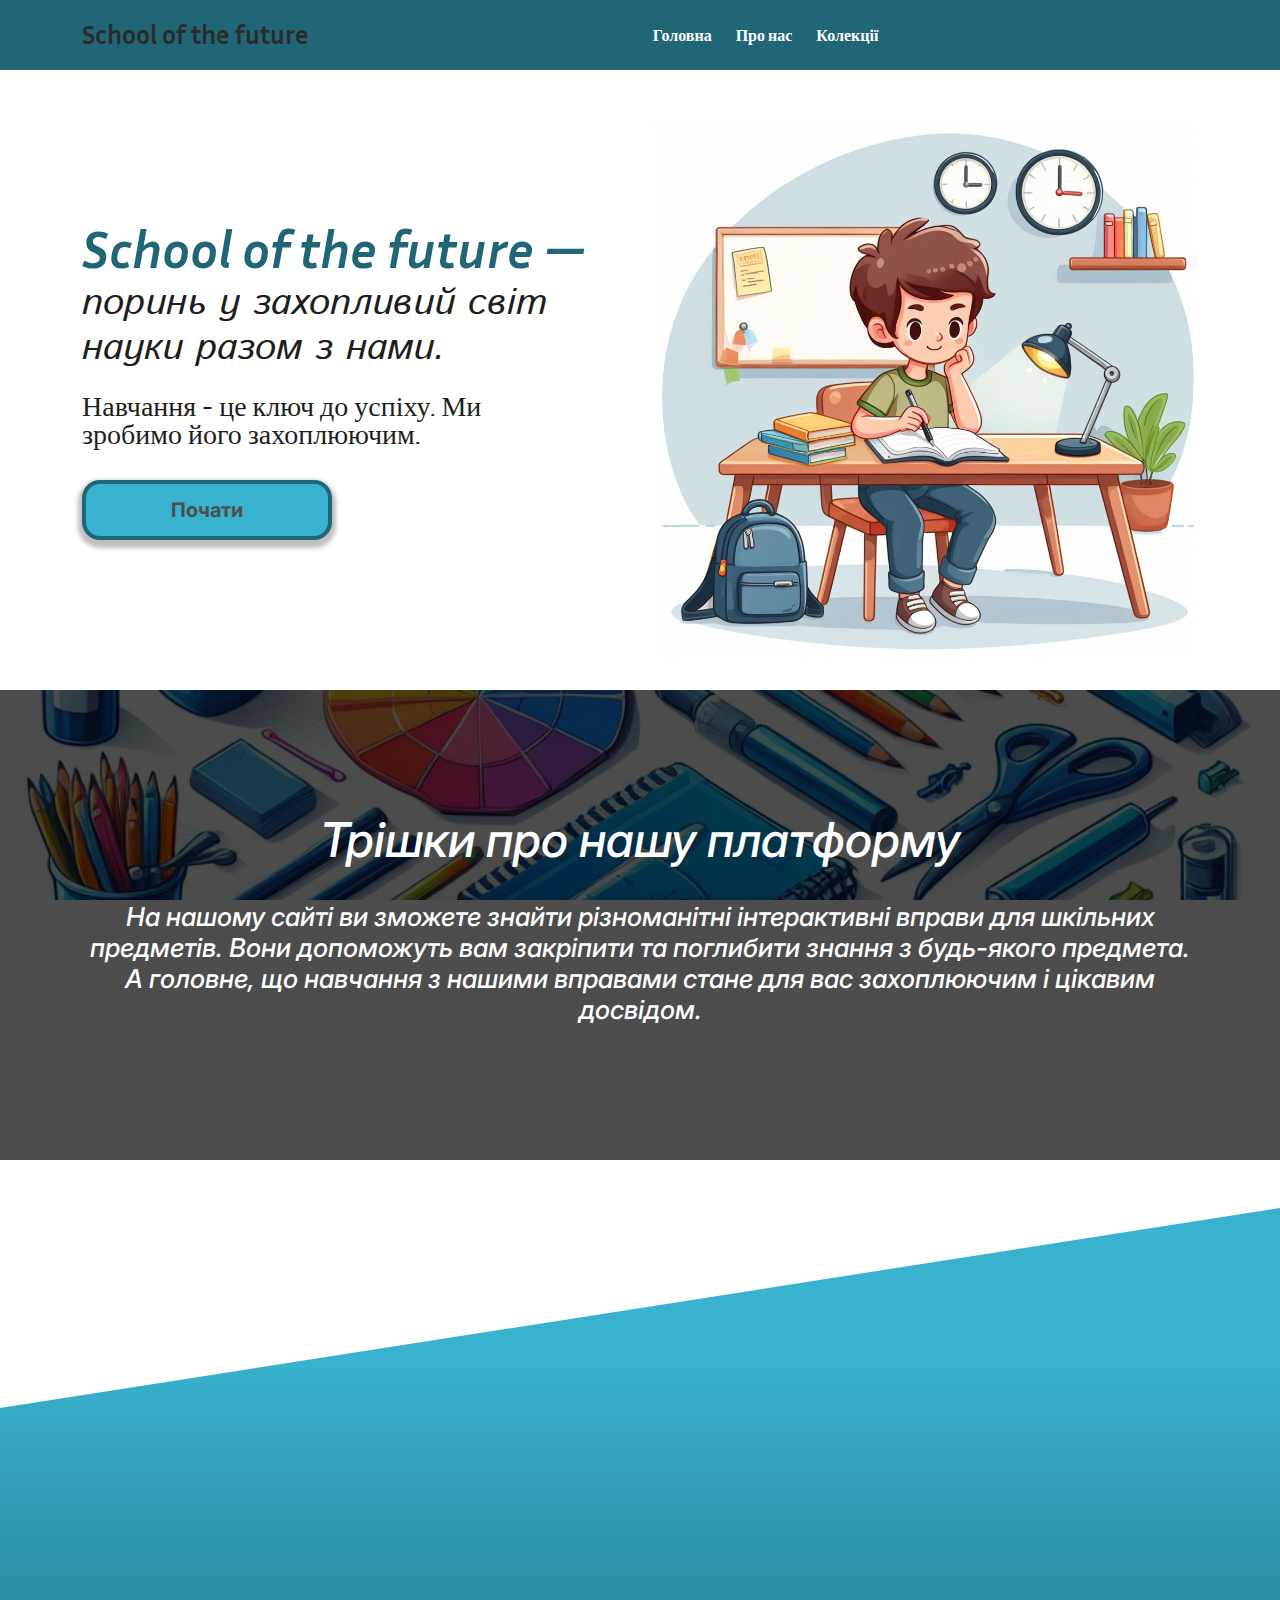
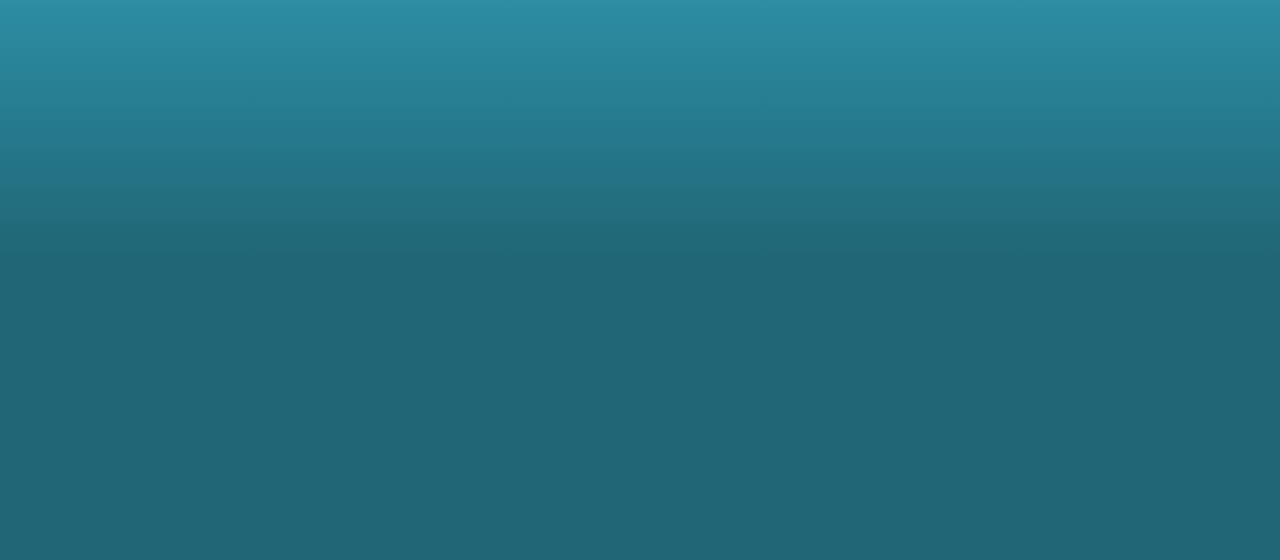
==== index.html @ e8f6c826 "Add files via upload" ====
<!DOCTYPE html>
<html lang="uk">
<head>
   <meta charset="UTF-8">
   <meta name="viewport" content="width=device-width, initial-scale=1.0">
   <link rel="stylesheet" href="/resources/css/bootstrap.css">
   <link rel="stylesheet" href="/resources/libs/animate/animate.min.css">
   <link rel="stylesheet" href="/resources/css/reset.css">
   <link rel="stylesheet" href="/resources/css/style.css">
   <link rel="shortcut icon" href="/img/prew-img.jpg" type="image/png">
   <link href="https://fonts.googleapis.com/css?family=Istok+Web:regular,italic,700,700italic" rel="stylesheet" />
   <link href="https://fonts.googleapis.com/css?family=Inria+Sans:300,300italic,regular,italic,700,700italic" rel="stylesheet" />
   <link href="https://fonts.googleapis.com/css?family=Inter:100,200,300,regular,500,600,700,800,900" rel="stylesheet" />
   <title>School of the future — поринь у захопливий світ науки разом з нами.</title>
</head>
<body>
   <nav class="navbar navbar-expand-sm wow fadeInDown" data-wow-delay="0.1s">
      <div class="container">
         <a class="navbar-brand logo" href="/index.html">
            School of the future
         </a>
         <button class="navbar-toggler" type="button" data-bs-toggle="collapse" data-bs-target="#mynavbar">
            <span class="navbar-toggler-icon"></span>
         </button>
         <div class="collapse navbar-collapse" id="mynavbar">
            <ul class="navbar-nav mx-auto">
               <li class="nav-item ms-2">
                  <a class="nav-link" href="/index.html">Головна</a>
               </li>
               <li class="nav-item ms-2">
                  <a class="nav-link" href="#about">Про нас</a>
               </li>
               <li class="nav-item ms-2">
                  <a class="nav-link" href="#colection">Колекції</a>
               </li>
            </ul>
         </div>
      </div>
   </nav>

   <div id="hero" class="container mb-4">
      <div class="row">
         <div class="col-lg-6 mt-5 text-box wow fadeInLeft" data-wow-delay="0.1s">
            <h1>
               <span>School of the future —</span>
               <br>
               поринь у захопливий світ науки разом з нами.
            </h1>
            <p>Навчання - це ключ до успіху. Ми зробимо його захоплюючим.</p>
            <button type="button" onclick="javascript:location.href='#colection';" class="btn mt-3">Почати</button>
         </div>
         <div class="col-lg-6 wow fadeInRight" data-wow-delay="0.1s">
            <img src="/img/prew-img.jpg" class="img-fluid">
         </div>
      </div>
   </div>

   <div id="about" class="container-fluid mb-5">
      <div class="container d-flex flex-column justify-content-center align-items-center h-100 wow fadeInUp" data-wow-delay="0.8s">
         <h3 class="text-center">Трішки про нашу платформу</h3>
         <p class="text-center mt-4">
            На нашому сайті ви зможете знайти різноманітні інтерактивні вправи для шкільних предметів. Вони допоможуть вам
            закріпити та поглибити знання з будь-якого предмета. А головне, що навчання з нашими вправами стане для вас
            захоплюючим і цікавим досвідом.
         </p>
      </div>
   </div>

   <div id="colection" class="container-fluid mt-5">
      <div class="container">
         <div class="row">
            <div class="box col-lg-6 mt-3 d-flex flex-column align-items-center wow fadeInUp" data-wow-delay="0.1s">
               <div class="img-1 mb-3"></div>
               <h5 class="text-center mt-4">Збірка вправ з математики</h5>
               <p class="mt-3">Цікаві інтерактивні вправи які допоможуть тобі підтягнути свої  знання з математики.</p>
               <button type="button" onclick="javascript:location.href='/math-catalog.html';" class="btn mt-2">Почати</button>
            </div>
            <div class="box col-lg-6 mt-3 d-flex flex-column align-items-center wow fadeInUp" data-wow-delay="0.3s">
               <div class="img-2 mb-3"></div>
               <h5 class="text-center mt-4">Збірка вправ з історії</h5>
               <p class="mt-3">Цікаві інтерактивні вправи які допоможуть тобі підтягнути свої  знання з історії.</p>
               <button type="button" onclick="javascript:location.href='/history-catalog.html';" class="btn mt-2">Почати</button>
            </div>
         </div>
      </div>
   </div>

   <div id="footer" class="container-fluid">
      <div class="container pt-4 pb-4 wow fadeIn" data-wow-delay="0.1s">
         <hr>
         <div class="d-flex flex-column align-items-sm-center justify-content-center" style="height: 250px;">
            <a href="#" class="mb-3 text-center">School of the future</a>
            <p class="text-center">2023 © Розроблено студентом 31Кн групи Крайнов Д.О.</p>
         </div>
         <hr>
      </div>
   </div>

   <script src="/resources/js/bootstrap.js"></script>
   <script src="/resources/js/main.js"></script>
   <script src="/resources/libs/wow/wow.min.js"></script>
   <script> 
      new WOW().init(); 
   </script>
</body>
</html>
---- resources/css/style.css ----
nav {
   background: #206676;
   min-height: 70px;
}
.logo {
   color: #2B2B2B;
   font-family: Inria Sans;
   font-size: 26px;
   font-weight: 700;
}
.nav-link {
   color: #FFF;
   font-family: Inria Sans;
   font-size: 16px;
   font-weight: 700;
}
#hero {
   margin-top: 50px;
}
#hero h1 span {
   color: #206676;
   font-family: Inria Sans;
   font-size: 52px;
   font-weight: 700;
}
#hero h1 {
   margin-top: 90px;
   color: #1E1E1E;
   font-family: Istok Web;
   font-size: 38px;
   font-style: italic;
   font-weight: 700;
   max-width: 550px;
}
#hero p {
   margin-top: 20px;
   max-width: 430px;
   color: #1E1E1E;
   font-family: Inria Sans;
   font-size: 28px;
   font-weight: 400;
}
#hero .btn, #colection .btn {
   width: 250px;
   height: 60px;
   color: #4F4F4F;
   text-align: center;
   font-family: Inter;
   font-size: 20px;
   font-style: normal;
   font-weight: 700;
   line-height: normal;
   border-radius: 18px;
   border: 4px solid #206676;
   background: #38B2CE;
   box-shadow: 0px 4px 4px 4px rgba(0, 0, 0, 0.25);
}
#hero .btn:hover, #colection .btn:hover {
   border: 4px solid #206676;
   background: #1d798e;
   transition: all 0.5s;
}
@media (max-width: 1400px) {
   #hero h1{
      margin-top: 50px;
   }
}
@media (max-width: 1200px) {
   #hero h1 {
      margin-top: 0px;
      font-size: 32px;
   }
   #hero h1 span {
      font-size: 42px;
   }
   #hero p {
      font-size: 24px;
   }
   #hero .btn {
      width: 200px;
      height: 50px;
   }
}
@media (max-width: 1000px) {
   #hero h1 {
      margin-top: 0px;
      font-size: 38px;
   }
   #hero h1 span {
      font-size: 52px;
   }
   #hero p {
      font-size: 28px;
   }
   #hero .btn {
      width: 250px;
      height: 60px;
   }
   #hero .text-box {
      margin-bottom: 40px;
   }
}
#about {
   background: linear-gradient(rgba(2, 2, 2, 0.7), rgba(0, 0, 0, 0.7)), url(/img/about-bg.jpg) fixed center center;
   height: 470px;
   background-size: cover;
   position: relative;
}
#about h3 {
   color: #FFF;
   font-family: Inter;
   font-size: 48px;
   font-style: italic;
   font-weight: 500;
   line-height: normal;
}
#about p {
   color: #FFF;
   font-family: Inter;
   font-size: 26px;
   font-style: italic;
   font-weight: 500;
   line-height: normal;
}
#colection {
   background: linear-gradient(180deg, #38B2CE 23.31%, #206676 99.91%);
   min-height: 650px;
   position: relative;
}
#colection::after {
   content: "";
   position: absolute;
   z-index: 10;
   top: 0;
   left: 0;
   border-left: 100vw solid white;
   border-bottom: 200px solid rgba(255, 0, 0, 0);
}
#colection .row {
   display: flex;
   justify-content: space-evenly;
}
#colection .box {
   z-index: 20;
   width: 500px;
   height: 600px;
   border: 6px solid #206676;
   background: #60B9CE;
   padding: 0;
}
#colection .img-1, #colection .img-2, #colection .img-3 {
   height: 300px;
   width: 100%;
}
#colection .img-1 {
   background: url(/img/colection-img-1.jpg) center center;
}
#colection .img-2 {
   background: url(/img/colection-img-2.jpg) center center;
}
#colection .img-3 {
   background: url(/img/colection-img-3.jpg) center center;
}
#colection h5 {
   color: #2B2B2B;
   font-family: Inter;
   font-size: 20px;
   font-style: normal;
   font-weight: 700;
   line-height: normal;
}
#colection p {
   width: 300px;
   color: #2B2B2B;
   text-align: center;
   font-family: Inter;
   font-size: 16px;
   font-style: normal;
   font-weight: 600;
   line-height: normal;
}
#footer {
   background: #206676;
   min-height: 300px;
}
#footer hr {
   margin: 0;
   border: 1px solid white;
   opacity: 1;
}
#footer a {
   color: #2B2B2B;
   font-family: Inria Sans;
   font-size: 26px;
   font-weight: 700;
}
#footer p {
   color: #2B2B2B;
   font-family: Inria Sans;
   font-size: 16px;
   font-style: normal;
   font-weight: 700;
   line-height: normal;
}

#title {
   background: rgba(96, 185, 206, 0.64);
}
#title h2 {
   color: #4F4F4F;
   font-family: Inria Sans;
   font-size: 32px;
   font-style: normal;
   font-weight: 700;
   line-height: normal;
}
.left{
   background: linear-gradient(90deg, rgba(32, 102, 118, 0.80) 23.9%, rgba(96, 185, 206, 0.80) 100%);
}
.right {
   background: linear-gradient(270deg, rgba(32, 102, 118, 0.80) 23.9%, rgba(96, 185, 206, 0.80) 100%);
}
#item h5 {
   color: #2B2B2B;
   font-family: Inter;
   font-size: 20px;
   font-style: normal;
   font-weight: 700;
   line-height: normal;
}
#item .prew-img {
   max-width: 320px;
   border-radius: 31px;
   border: 2px solid #206676;
   box-shadow: 0px 4px 4px 0px rgba(0, 0, 0, 0.25);
}
#item .colection {
   margin-top: 30px;
   width: 396px;
   height: 334px;
   border-radius: 58px;
   border: 9px solid #0490B0;
   box-shadow: 0px 4px 4px 0px rgba(0, 0, 0, 0.25);
}
#item .colection img {
   max-width: 150px;
   filter: drop-shadow(0px 4px 4px rgba(0, 0, 0, 0.25));
}
.math-item-1 {
   background: linear-gradient(rgba(2, 2, 2, 0.7), rgba(0, 0, 0, 0.7)), url(/img/prew-img-1.jpg) center center;
   background-size: cover;
}
.math-item-2 {
   background: linear-gradient(rgba(2, 2, 2, 0.7), rgba(0, 0, 0, 0.7)), url(/img/prew-img-2.jpg) center center;
   background-size: cover;
}
.math-item-3 {
   background: linear-gradient(rgba(2, 2, 2, 0.7), rgba(0, 0, 0, 0.7)), url(/img/prew-img-3.jpg) center center;
   background-size: cover;
}
.math-item-4 {
   background: linear-gradient(rgba(2, 2, 2, 0.7), rgba(0, 0, 0, 0.7)), url(/img/prew-img-4.jpg) center center;
   background-size: cover;
}
.math-item-5 {
   background: linear-gradient(rgba(2, 2, 2, 0.7), rgba(0, 0, 0, 0.7)), url(/img/prew-img-5.jpg) center center;
   background-size: cover;
}
.math-item-6 {
   background: linear-gradient(rgba(2, 2, 2, 0.7), rgba(0, 0, 0, 0.7)), url(/img/prew-img-6.jpg) center center;
   background-size: cover;
}
.item-title {
   color: #4F4F4F;
   font-family: Inria Sans;
   font-size: 32px;
   font-style: normal;
   font-weight: 700;
   line-height: normal;
}
.prew {
   border-right: 2px solid #4F4F4F;
   height: 380px;
}
@media (max-width: 1400px) {
   .prew {
      border: 0px;
   }
}
.game-box {
   border: 6px solid #0490B0;
   border-radius: 44px;
}
.bg-girl {
   width: 150px;
   margin-top: 370px;
}
.bg-boy {
   width: 150px;
   margin-top: 40px;
}
@media (max-width: 1000px) {
   .bg-girl, .bg-boy {
      display: none;
   }
}
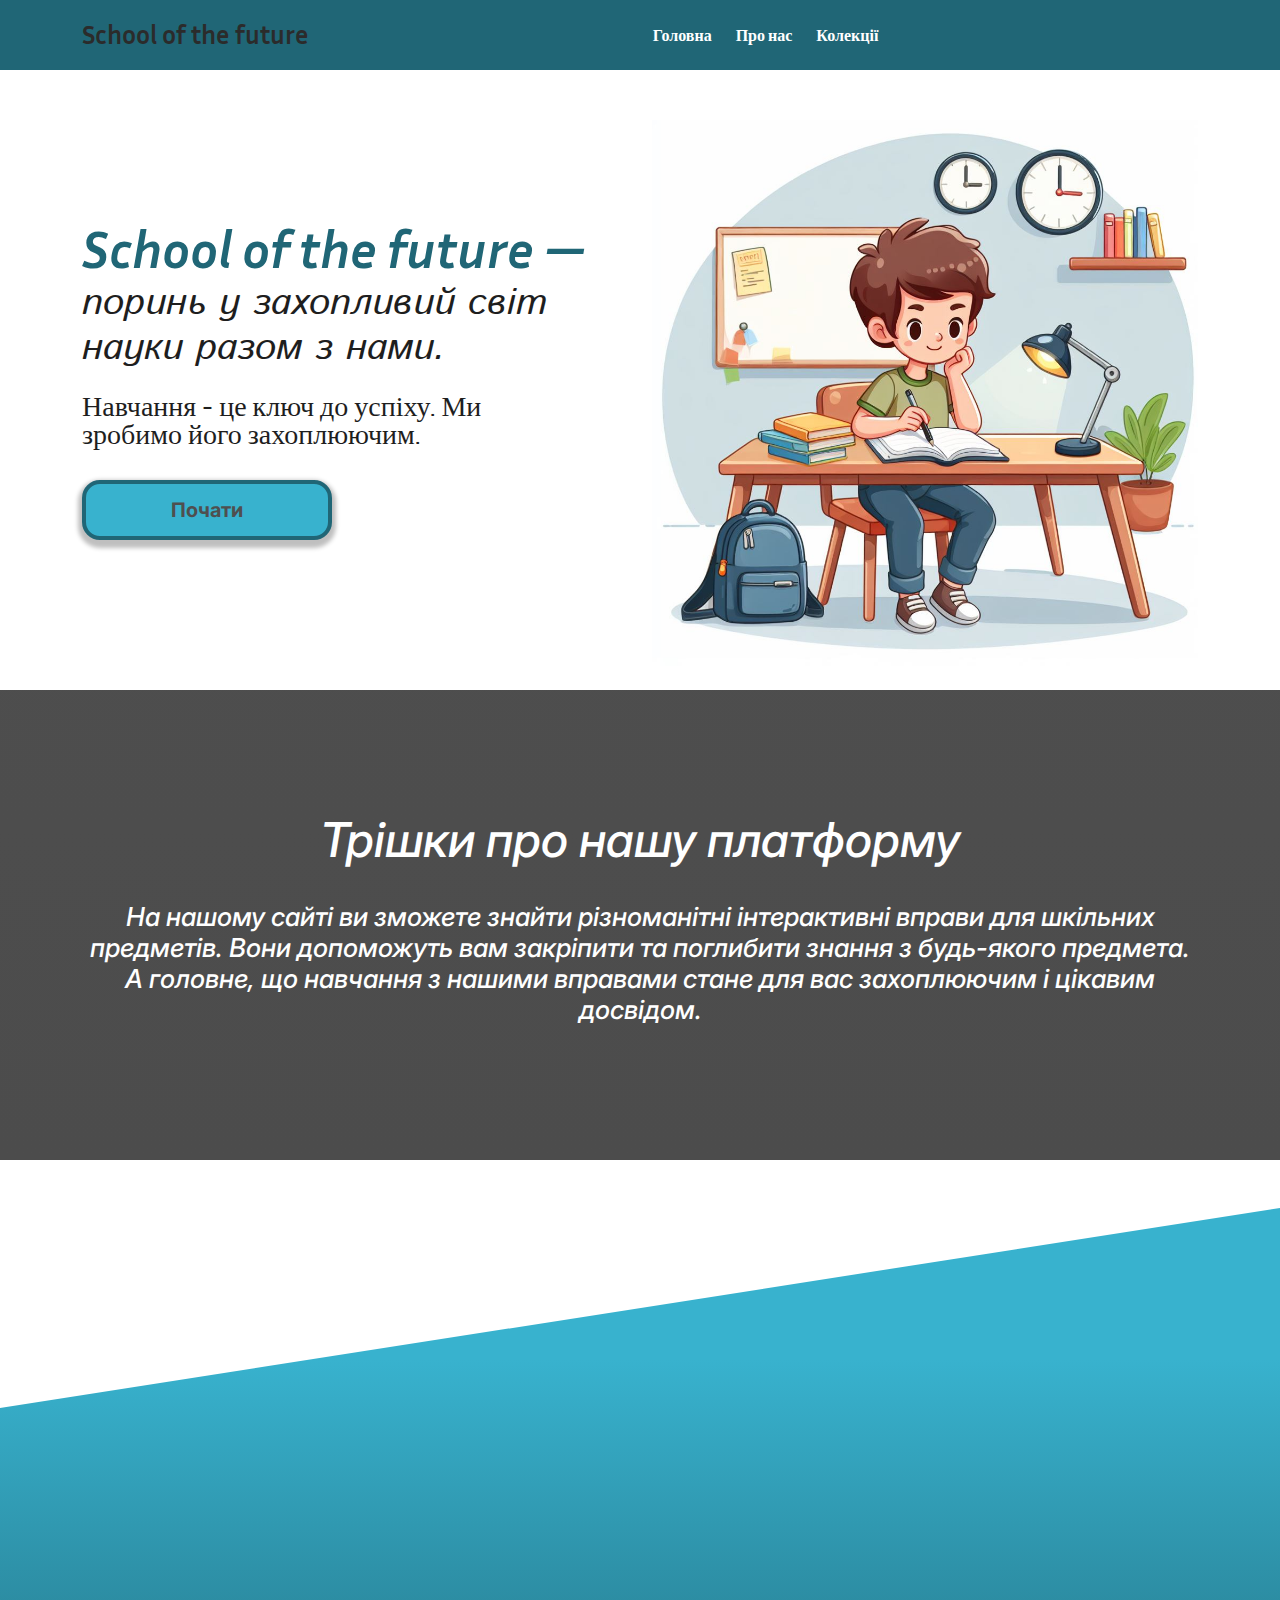
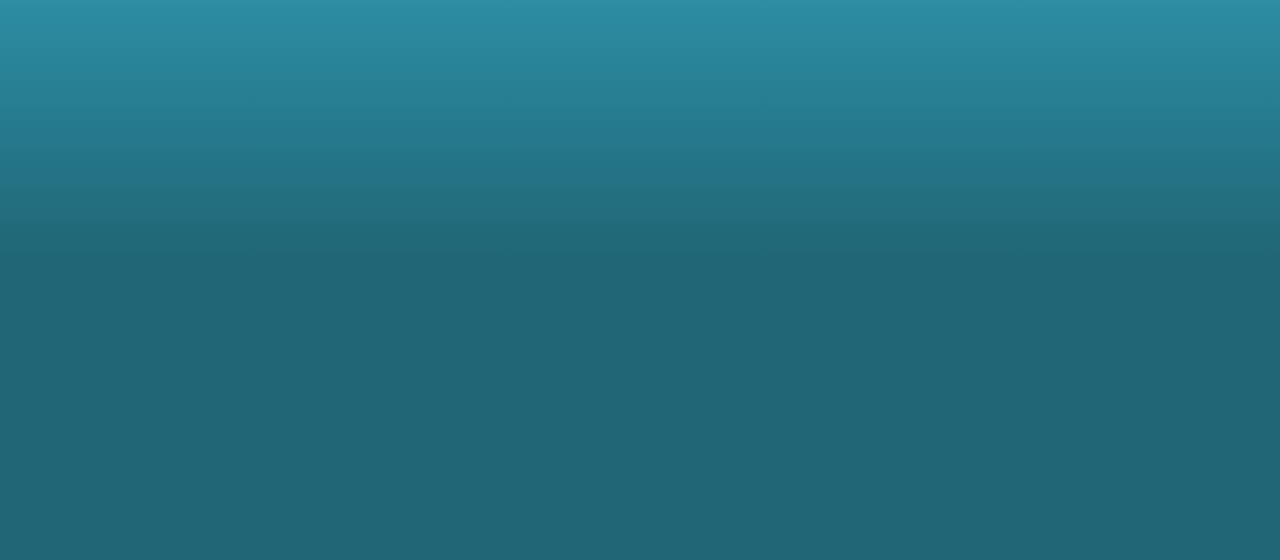
==== commit 8aded191: "Add files via upload" ====
--- a/index.html
+++ b/index.html
@@ -3,11 +3,11 @@
 <head>
    <meta charset="UTF-8">
    <meta name="viewport" content="width=device-width, initial-scale=1.0">
-   <link rel="stylesheet" href="/resources/css/bootstrap.css">
-   <link rel="stylesheet" href="/resources/libs/animate/animate.min.css">
-   <link rel="stylesheet" href="/resources/css/reset.css">
-   <link rel="stylesheet" href="/resources/css/style.css">
-   <link rel="shortcut icon" href="/img/prew-img.jpg" type="image/png">
+   <link rel="stylesheet" href="./resources/css/bootstrap.css">
+   <link rel="stylesheet" href="./resources/libs/animate/animate.min.css">
+   <link rel="stylesheet" href="./resources/css/reset.css">
+   <link rel="stylesheet" href="./resources/css/style.css">
+   <link rel="shortcut icon" href="./img/prew-img.jpg" type="image/png">
    <link href="https://fonts.googleapis.com/css?family=Istok+Web:regular,italic,700,700italic" rel="stylesheet" />
    <link href="https://fonts.googleapis.com/css?family=Inria+Sans:300,300italic,regular,italic,700,700italic" rel="stylesheet" />
    <link href="https://fonts.googleapis.com/css?family=Inter:100,200,300,regular,500,600,700,800,900" rel="stylesheet" />
@@ -16,7 +16,7 @@
 <body>
    <nav class="navbar navbar-expand-sm wow fadeInDown" data-wow-delay="0.1s">
       <div class="container">
-         <a class="navbar-brand logo" href="/index.html">
+         <a class="navbar-brand logo" href="./index.html">
             School of the future
          </a>
          <button class="navbar-toggler" type="button" data-bs-toggle="collapse" data-bs-target="#mynavbar">
@@ -25,7 +25,7 @@
          <div class="collapse navbar-collapse" id="mynavbar">
             <ul class="navbar-nav mx-auto">
                <li class="nav-item ms-2">
-                  <a class="nav-link" href="/index.html">Головна</a>
+                  <a class="nav-link" href="./index.html">Головна</a>
                </li>
                <li class="nav-item ms-2">
                   <a class="nav-link" href="#about">Про нас</a>
@@ -50,7 +50,7 @@
             <button type="button" onclick="javascript:location.href='#colection';" class="btn mt-3">Почати</button>
          </div>
          <div class="col-lg-6 wow fadeInRight" data-wow-delay="0.1s">
-            <img src="/img/prew-img.jpg" class="img-fluid">
+            <img src="./img/prew-img.jpg" class="img-fluid" alt="">
          </div>
       </div>
    </div>
@@ -73,13 +73,13 @@
                <div class="img-1 mb-3"></div>
                <h5 class="text-center mt-4">Збірка вправ з математики</h5>
                <p class="mt-3">Цікаві інтерактивні вправи які допоможуть тобі підтягнути свої  знання з математики.</p>
-               <button type="button" onclick="javascript:location.href='/math-catalog.html';" class="btn mt-2">Почати</button>
+               <button type="button" onclick="javascript:location.href='./math-catalog.html';" class="btn mt-2">Почати</button>
             </div>
             <div class="box col-lg-6 mt-3 d-flex flex-column align-items-center wow fadeInUp" data-wow-delay="0.3s">
                <div class="img-2 mb-3"></div>
                <h5 class="text-center mt-4">Збірка вправ з історії</h5>
                <p class="mt-3">Цікаві інтерактивні вправи які допоможуть тобі підтягнути свої  знання з історії.</p>
-               <button type="button" onclick="javascript:location.href='/history-catalog.html';" class="btn mt-2">Почати</button>
+               <button type="button" onclick="javascript:location.href='./history-catalog.html';" class="btn mt-2">Почати</button>
             </div>
          </div>
       </div>
@@ -96,9 +96,8 @@
       </div>
    </div>
 
-   <script src="/resources/js/bootstrap.js"></script>
-   <script src="/resources/js/main.js"></script>
-   <script src="/resources/libs/wow/wow.min.js"></script>
+   <script src="./resources/js/bootstrap.js"></script>
+   <script src="./resources/libs/wow/wow.min.js"></script>
    <script> 
       new WOW().init(); 
    </script>
--- a/resources/css/style.css
+++ b/resources/css/style.css
@@ -101,7 +101,7 @@
    }
 }
 #about {
-   background: linear-gradient(rgba(2, 2, 2, 0.7), rgba(0, 0, 0, 0.7)), url(/img/about-bg.jpg) fixed center center;
+   background: linear-gradient(rgba(2, 2, 2, 0.7), rgba(0, 0, 0, 0.7)), url(./img/about-bg.jpg) fixed center center;
    height: 470px;
    background-size: cover;
    position: relative;
@@ -153,13 +153,13 @@
    width: 100%;
 }
 #colection .img-1 {
-   background: url(/img/colection-img-1.jpg) center center;
+   background: url(./img/colection-img-1.jpg) center center;
 }
 #colection .img-2 {
-   background: url(/img/colection-img-2.jpg) center center;
+   background: url(./img/colection-img-2.jpg) center center;
 }
 #colection .img-3 {
-   background: url(/img/colection-img-3.jpg) center center;
+   background: url(./img/colection-img-3.jpg) center center;
 }
 #colection h5 {
    color: #2B2B2B;
@@ -247,27 +247,27 @@
    filter: drop-shadow(0px 4px 4px rgba(0, 0, 0, 0.25));
 }
 .math-item-1 {
-   background: linear-gradient(rgba(2, 2, 2, 0.7), rgba(0, 0, 0, 0.7)), url(/img/prew-img-1.jpg) center center;
+   background: linear-gradient(rgba(2, 2, 2, 0.7), rgba(0, 0, 0, 0.7)), url(./img/prew-img-1.jpg) center center;
    background-size: cover;
 }
 .math-item-2 {
-   background: linear-gradient(rgba(2, 2, 2, 0.7), rgba(0, 0, 0, 0.7)), url(/img/prew-img-2.jpg) center center;
+   background: linear-gradient(rgba(2, 2, 2, 0.7), rgba(0, 0, 0, 0.7)), url(./img/prew-img-2.jpg) center center;
    background-size: cover;
 }
 .math-item-3 {
-   background: linear-gradient(rgba(2, 2, 2, 0.7), rgba(0, 0, 0, 0.7)), url(/img/prew-img-3.jpg) center center;
+   background: linear-gradient(rgba(2, 2, 2, 0.7), rgba(0, 0, 0, 0.7)), url(./img/prew-img-3.jpg) center center;
    background-size: cover;
 }
 .math-item-4 {
-   background: linear-gradient(rgba(2, 2, 2, 0.7), rgba(0, 0, 0, 0.7)), url(/img/prew-img-4.jpg) center center;
+   background: linear-gradient(rgba(2, 2, 2, 0.7), rgba(0, 0, 0, 0.7)), url(./img/prew-img-4.jpg) center center;
    background-size: cover;
 }
 .math-item-5 {
-   background: linear-gradient(rgba(2, 2, 2, 0.7), rgba(0, 0, 0, 0.7)), url(/img/prew-img-5.jpg) center center;
+   background: linear-gradient(rgba(2, 2, 2, 0.7), rgba(0, 0, 0, 0.7)), url(./img/prew-img-5.jpg) center center;
    background-size: cover;
 }
 .math-item-6 {
-   background: linear-gradient(rgba(2, 2, 2, 0.7), rgba(0, 0, 0, 0.7)), url(/img/prew-img-6.jpg) center center;
+   background: linear-gradient(rgba(2, 2, 2, 0.7), rgba(0, 0, 0, 0.7)), url(./img/prew-img-6.jpg) center center;
    background-size: cover;
 }
 .item-title {
